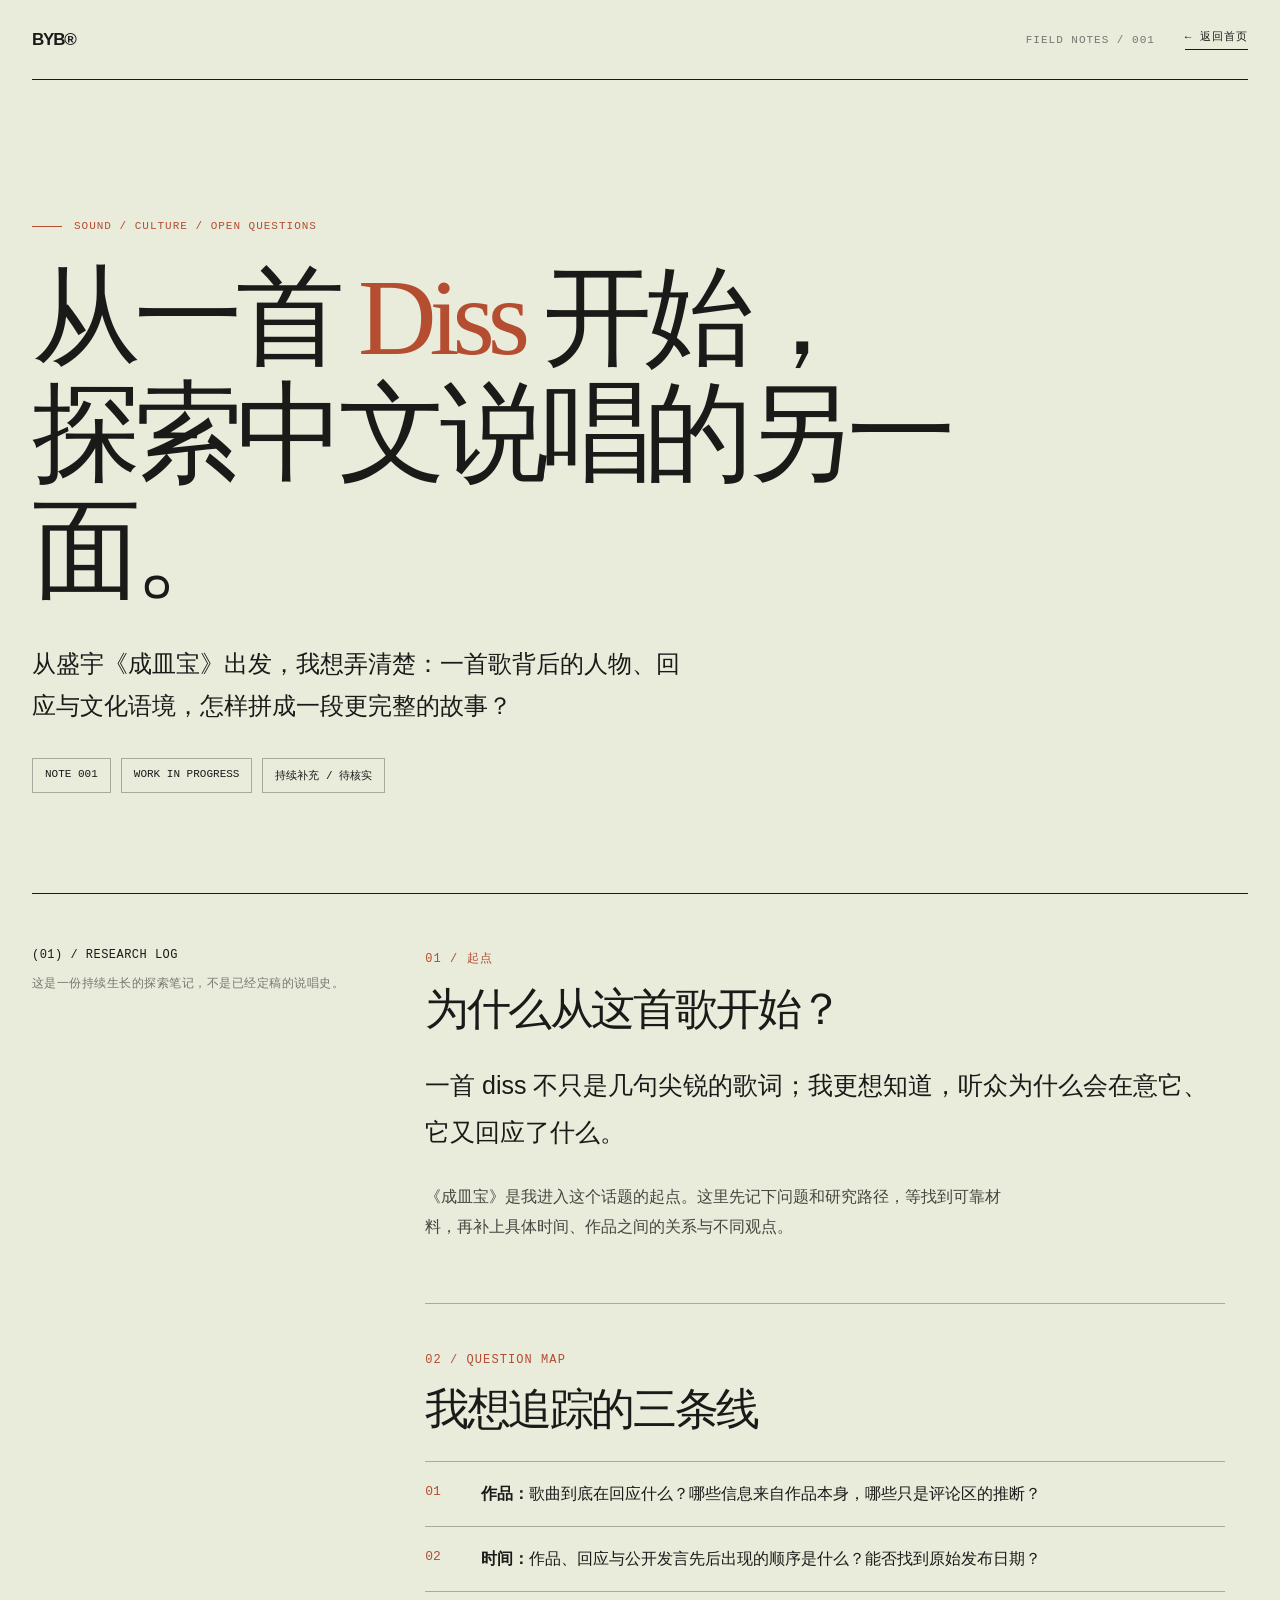
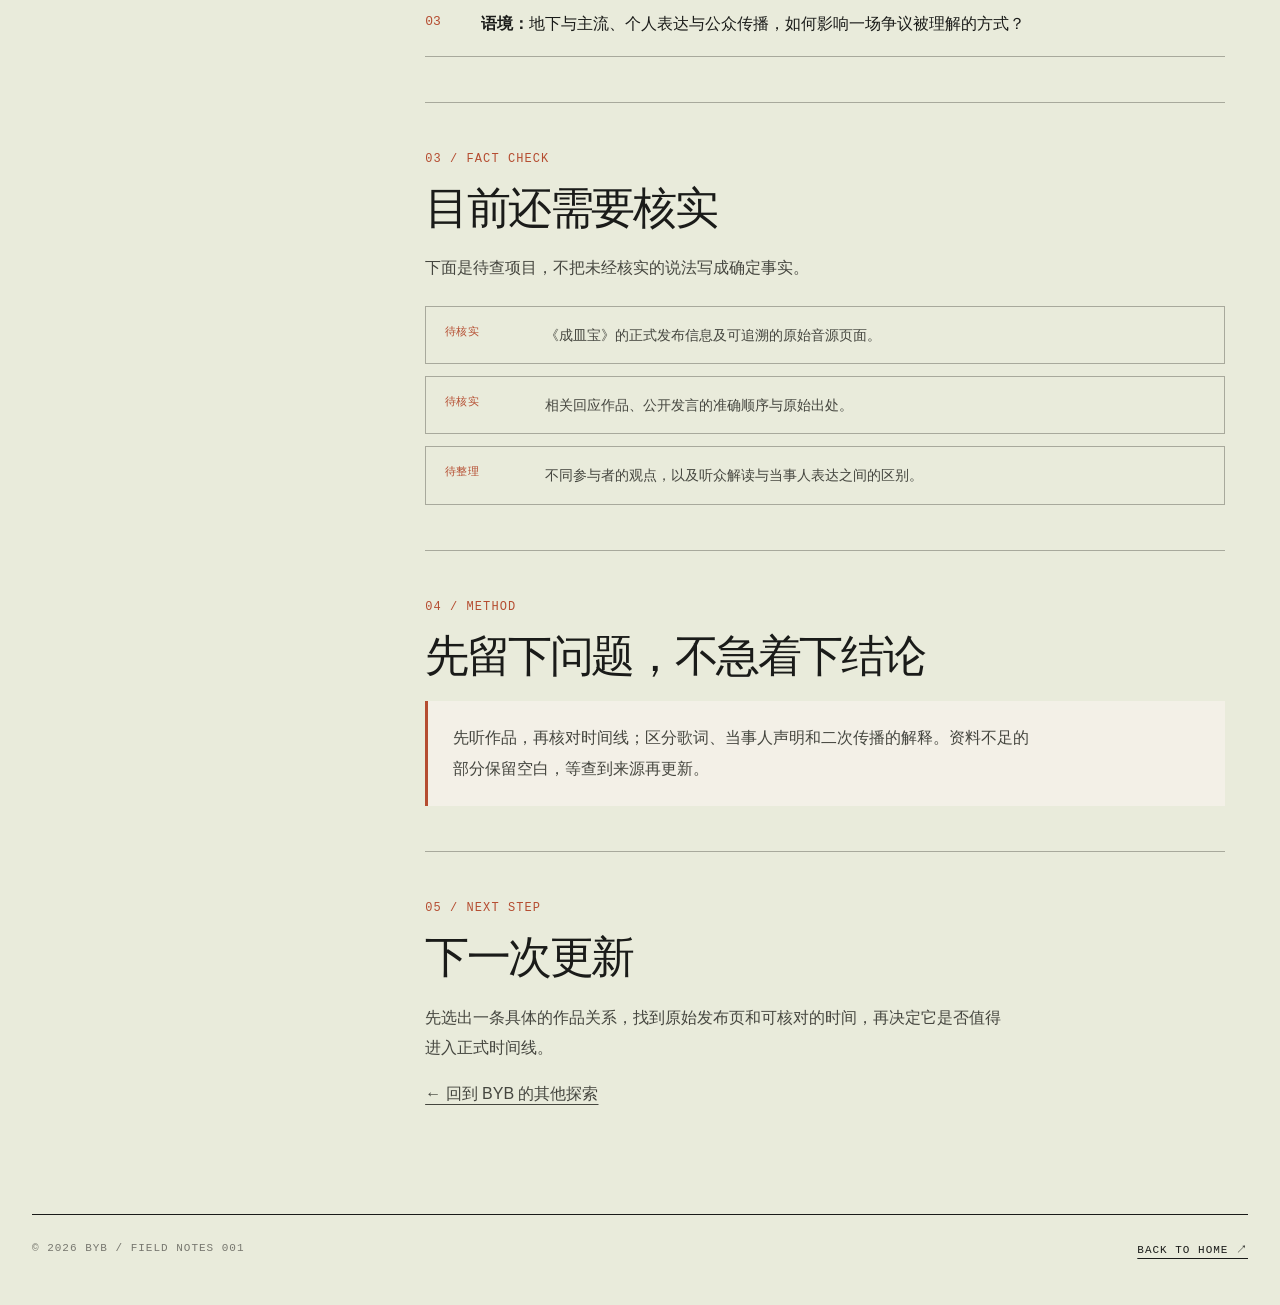
==== notes/hiphop.html @ aad2e44d "Add first BYB field note" ====
<!DOCTYPE html>
<html lang="zh-CN">
<head>
  <meta charset="UTF-8" />
  <meta name="viewport" content="width=device-width, initial-scale=1.0" />
  <meta name="description" content="BYB 的探索笔记 001：从盛宇《成皿宝于》开始，追问中文 Hip-Hop diss 文化中的作品、回应与语境。持续更新，尚有待核实线索。" />
  <title>从一首 Diss 开始 — BYB Field Notes 001</title>
  <style>
    :root {
      --paper: #e9ebdb;
      --ink: #1a1b19;
      --muted: #77776f;
      --accent: #b54d31;
      --line: #a8a99c;
    }
    * { box-sizing: border-box; }
    html { scroll-behavior: smooth; }
    body {
      margin: 0;
      background: var(--paper);
      color: var(--ink);
      font-family: Arial, "PingFang SC", "Microsoft YaHei", sans-serif;
      -webkit-font-smoothing: antialiased;
    }
    a { color: inherit; }
    a:focus-visible { outline: 2px solid var(--accent); outline-offset: 5px; }
    .frame { width: min(calc(100% - 64px), 1240px); margin: auto; }
    .skip-link { position: absolute; top: -70px; left: 12px; background: var(--ink); color: var(--paper); padding: 12px; z-index: 2; }
    .skip-link:focus { top: 12px; }
    header {
      padding: 29px 0;
      border-bottom: 1px solid var(--ink);
      display: flex;
      align-items: center;
      justify-content: space-between;
      flex-wrap: wrap;
      gap: 16px;
    }
    .brand { font-size: 17px; font-weight: 800; letter-spacing: -.07em; text-decoration: none; }
    .header-right { display: flex; align-items: center; flex-wrap: wrap; gap: 30px; }
    .mono { font-family: "Courier New", monospace; font-size: 11px; letter-spacing: .09em; }
    .muted { color: var(--muted); }
    .back { text-decoration: none; border-bottom: 1px solid var(--ink); padding-bottom: 5px; }
    .back:hover { color: var(--accent); border-color: var(--accent); }
    .hero { padding: clamp(65px, 11vw, 140px) 0 clamp(55px, 9vw, 100px); }
    .kicker { display: flex; align-items: center; gap: 12px; color: var(--accent); }
    .kicker::before { content: ""; width: 30px; height: 1px; background: currentColor; }
    h1 {
      font: 400 clamp(52px, 8.5vw, 132px)/1.07 Georgia, "Times New Roman", "Songti SC", "SimSun", serif;
      letter-spacing: -.065em;
      max-width: 1100px;
      margin: 28px 0 34px;
      overflow-wrap: anywhere;
    }
    h1 em { color: var(--accent); font-style: normal; }
    .lede {
      max-width: 660px;
      font-size: clamp(17px, 2vw, 24px);
      line-height: 1.75;
      margin: 0 0 31px;
    }
    .metadata { display: flex; flex-wrap: wrap; gap: 10px; }
    .metadata span { border: 1px solid var(--line); padding: 9px 12px; font: 11px "Courier New", monospace; }
    .read-grid {
      display: grid;
      grid-template-columns: minmax(165px, 1fr) minmax(0, 2.5fr);
      gap: clamp(24px, 5vw, 84px);
      border-top: 1px solid var(--ink);
      padding: 54px 0 88px;
    }
    .side-label { font: 12px "Courier New", monospace; letter-spacing: .04em; }
    .side-label p { color: var(--muted); line-height: 1.8; }
    .content { max-width: 800px; min-width: 0; }
    .content > section { padding: 0 0 45px; margin: 0 0 45px; border-bottom: 1px solid var(--line); }
    .content > section:last-child { border: none; margin-bottom: 0; padding-bottom: 0; }
    .section-index { font: 12px "Courier New", monospace; letter-spacing: .09em; color: var(--accent); }
    h2 { font-size: clamp(27px, 3.6vw, 44px); font-weight: 500; letter-spacing: -.055em; line-height: 1.26; margin: 14px 0 18px; }
    p { line-height: 1.9; }
    .content p { font-size: 16px; color: #45463f; max-width: 66ch; }
    .intro-question { font-size: clamp(19px, 2.3vw, 25px) !important; color: var(--ink) !important; }
    .question-list { padding: 0; margin: 24px 0 0; list-style: none; border-top: 1px solid var(--line); }
    .question-list li { display: grid; grid-template-columns: 42px minmax(0,1fr); gap: 14px; border-bottom: 1px solid var(--line); padding: 18px 0; line-height: 1.75; }
    .question-list .number { color: var(--accent); font: 13px "Courier New", monospace; padding-top: 4px; }
    .research { display: grid; gap: 12px; margin-top: 22px; }
    .research-item { display: grid; grid-template-columns: 88px 1fr; gap: 12px; border: 1px solid var(--line); padding: 17px 19px; }
    .status { color: var(--accent); font: 11px "Courier New", monospace; letter-spacing: .03em; }
    .research-item p { margin: 0; font-size: 14px; line-height: 1.6; }
    .method { padding: 22px 25px; background: #f3f0e7; border-left: 3px solid var(--accent); }
    .method p { margin: 0; }
    .inline-link { text-decoration-thickness: 1px; text-underline-offset: 5px; }
    .inline-link:hover { color: var(--accent); }
    footer { border-top: 1px solid var(--ink); padding: 27px 0 50px; display: flex; justify-content: space-between; flex-wrap: wrap; gap: 18px; }
    @media (max-width: 750px) {
      .frame { width: min(calc(100% - 36px), 1240px); }
      .hero { padding-top: 70px; }
      .read-grid { grid-template-columns: 1fr; gap: 32px; padding-top: 34px; }
      .side-label p { margin-bottom: 0; }
      .header-right { gap: 13px; }
    }
    @media (max-width: 430px) {
      h1 { font-size: clamp(45px, 13.5vw, 66px); }
      .research-item { grid-template-columns: 1fr; gap: 8px; }
      .metadata span { font-size: 10px; }
    }
    @media (prefers-reduced-motion: reduce) { html { scroll-behavior: auto; } }
  </style>
</head>
<body>
  <a class="skip-link" href="#main">跳至正文</a>
  <div class="frame">
    <header>
      <a class="brand" href="../index.html" aria-label="BYB 首页">BYB®</a>
      <div class="header-right">
        <span class="mono muted">FIELD NOTES / 001</span>
        <a class="mono back" href="../index.html">← 返回首页</a>
      </div>
    </header>

    <main id="main">
      <article>
        <div class="hero">
          <div class="kicker mono">SOUND / CULTURE / OPEN QUESTIONS</div>
          <h1>从一首 <em>Diss</em> 开始，<br />探索中文说唱的另一面。</h1>
          <p class="lede">从盛宇《成皿宝》出发，我想弄清楚：一首歌背后的人物、回应与文化语境，怎样拼成一段更完整的故事？</p>
          <div class="metadata" aria-label="笔记信息">
            <span>NOTE 001</span>
            <span>WORK IN PROGRESS</span>
            <span>持续补充 / 待核实</span>
          </div>
        </div>

        <div class="read-grid">
          <aside class="side-label">
            (01) / RESEARCH LOG
            <p>这是一份持续生长的探索笔记，不是已经定稿的说唱史。</p>
          </aside>

          <div class="content">
            <section aria-labelledby="start-title">
              <span class="section-index">01 / 起点</span>
              <h2 id="start-title">为什么从这首歌开始？</h2>
              <p class="intro-question">一首 diss 不只是几句尖锐的歌词；我更想知道，听众为什么会在意它、它又回应了什么。</p>
              <p>《成皿宝》是我进入这个话题的起点。这里先记下问题和研究路径，等找到可靠材料，再补上具体时间、作品之间的关系与不同观点。</p>
            </section>

            <section aria-labelledby="questions-title">
              <span class="section-index">02 / QUESTION MAP</span>
              <h2 id="questions-title">我想追踪的三条线</h2>
              <ol class="question-list">
                <li><span class="number">01</span><span><strong>作品：</strong>歌曲到底在回应什么？哪些信息来自作品本身，哪些只是评论区的推断？</span></li>
                <li><span class="number">02</span><span><strong>时间：</strong>作品、回应与公开发言先后出现的顺序是什么？能否找到原始发布日期？</span></li>
                <li><span class="number">03</span><span><strong>语境：</strong>地下与主流、个人表达与公众传播，如何影响一场争议被理解的方式？</span></li>
              </ol>
            </section>

            <section aria-labelledby="sources-title">
              <span class="section-index">03 / FACT CHECK</span>
              <h2 id="sources-title">目前还需要核实</h2>
              <p>下面是待查项目，不把未经核实的说法写成确定事实。</p>
              <div class="research">
                <div class="research-item"><span class="status">待核实</span><p>《成皿宝》的正式发布信息及可追溯的原始音源页面。</p></div>
                <div class="research-item"><span class="status">待核实</span><p>相关回应作品、公开发言的准确顺序与原始出处。</p></div>
                <div class="research-item"><span class="status">待整理</span><p>不同参与者的观点，以及听众解读与当事人表达之间的区别。</p></div>
              </div>
            </section>

            <section aria-labelledby="method-title">
              <span class="section-index">04 / METHOD</span>
              <h2 id="method-title">先留下问题，不急着下结论</h2>
              <div class="method"><p>先听作品，再核对时间线；区分歌词、当事人声明和二次传播的解释。资料不足的部分保留空白，等查到来源再更新。</p></div>
            </section>

            <section aria-labelledby="next-title">
              <span class="section-index">05 / NEXT STEP</span>
              <h2 id="next-title">下一次更新</h2>
              <p>先选出一条具体的作品关系，找到原始发布页和可核对的时间，再决定它是否值得进入正式时间线。</p>
              <p><a class="inline-link" href="../index.html#explorations">← 回到 BYB 的其他探索</a></p>
            </section>
          </div>
        </div>
      </article>
    </main>

    <footer>
      <span class="mono muted">© 2026 BYB / FIELD NOTES 001</span>
      <a class="mono inline-link" href="../index.html">BACK TO HOME ↗</a>
    </footer>
  </div>
</body>
</html>
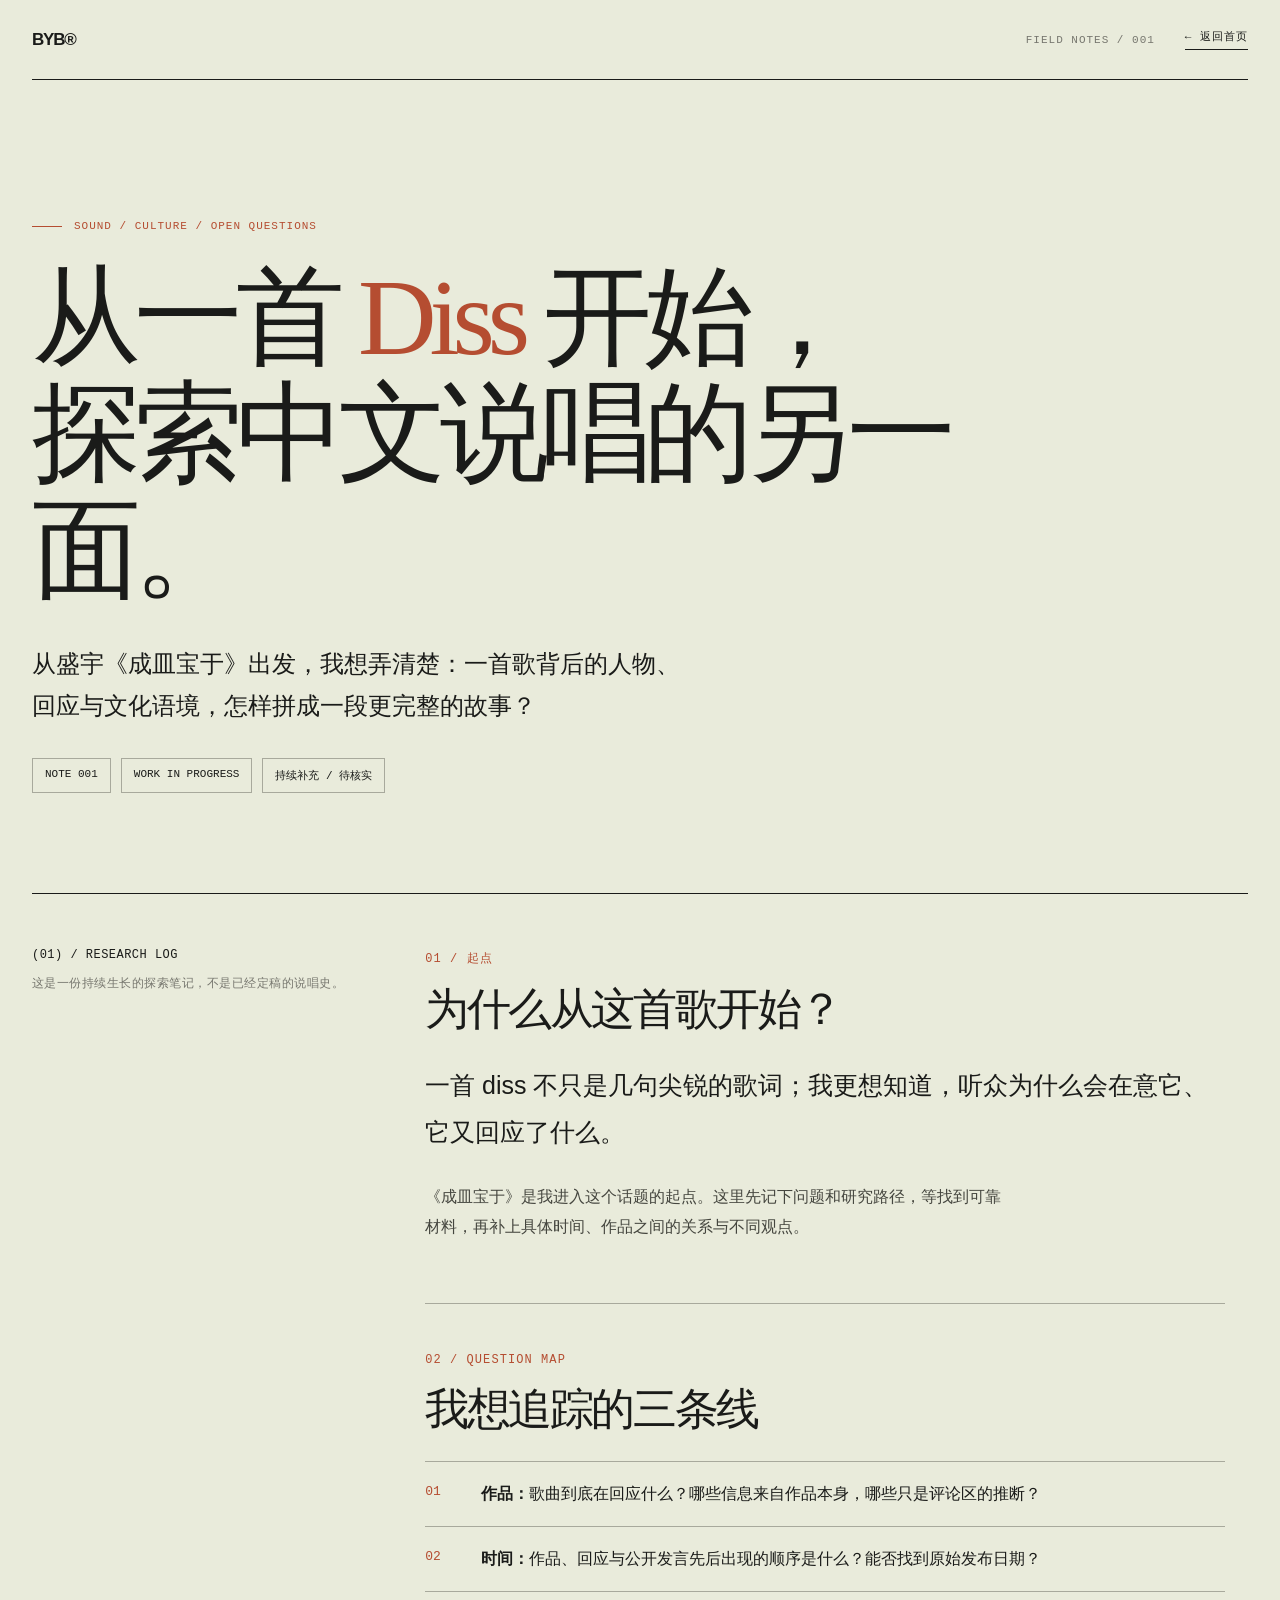
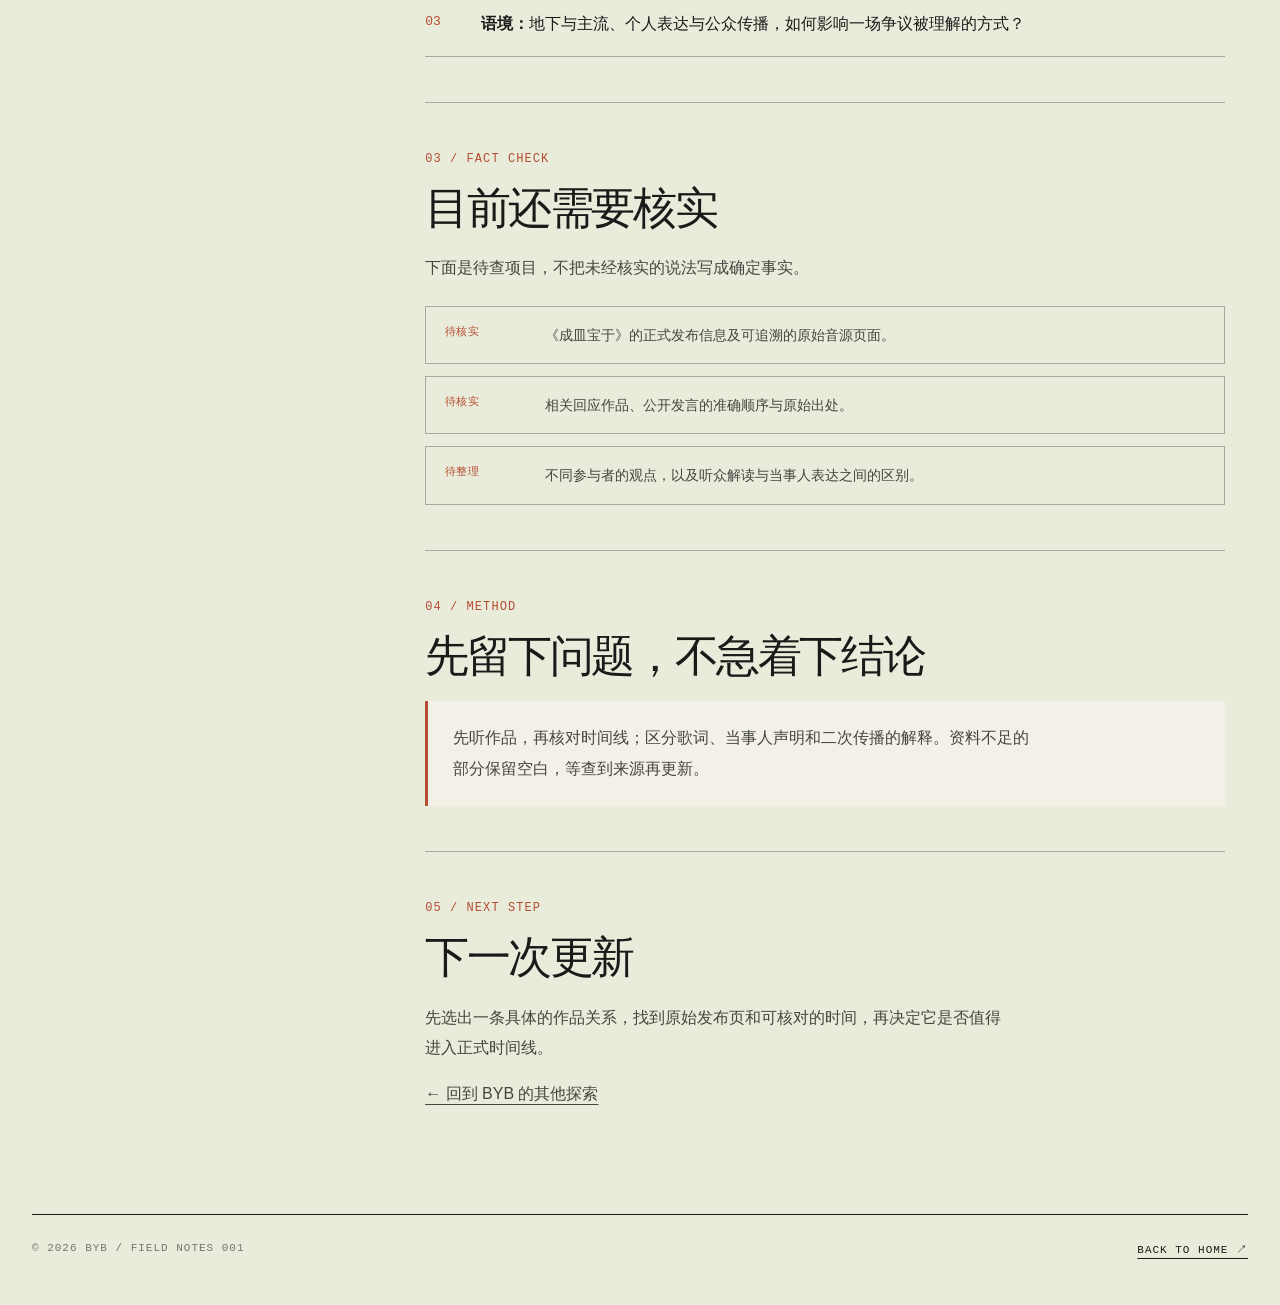
==== commit a5f4514b: "Extract shared CSS foundation" ====
--- a/notes/hiphop.html
+++ b/notes/hiphop.html
@@ -5,24 +5,12 @@
   <meta name="viewport" content="width=device-width, initial-scale=1.0" />
   <meta name="description" content="BYB 的探索笔记 001：从盛宇《成皿宝于》开始，追问中文 Hip-Hop diss 文化中的作品、回应与语境。持续更新，尚有待核实线索。" />
   <title>从一首 Diss 开始 — BYB Field Notes 001</title>
+  <link rel="stylesheet" href="../css/base.css">
   <style>
-    :root {
-      --paper: #e9ebdb;
-      --ink: #1a1b19;
-      --muted: #77776f;
-      --accent: #b54d31;
-      --line: #a8a99c;
-    }
-    * { box-sizing: border-box; }
-    html { scroll-behavior: smooth; }
-    body {
-      margin: 0;
-      background: var(--paper);
-      color: var(--ink);
-      font-family: Arial, "PingFang SC", "Microsoft YaHei", sans-serif;
-      -webkit-font-smoothing: antialiased;
-    }
-    a { color: inherit; }
+   :root {
+  --paper: #e9ebdb;
+  --line: #a8a99c;
+}
     a:focus-visible { outline: 2px solid var(--accent); outline-offset: 5px; }
     .frame { width: min(calc(100% - 64px), 1240px); margin: auto; }
     .skip-link { position: absolute; top: -70px; left: 12px; background: var(--ink); color: var(--paper); padding: 12px; z-index: 2; }
@@ -121,7 +109,7 @@
         <div class="hero">
           <div class="kicker mono">SOUND / CULTURE / OPEN QUESTIONS</div>
           <h1>从一首 <em>Diss</em> 开始，<br />探索中文说唱的另一面。</h1>
-          <p class="lede">从盛宇《成皿宝》出发，我想弄清楚：一首歌背后的人物、回应与文化语境，怎样拼成一段更完整的故事？</p>
+          <p class="lede">从盛宇《成皿宝于》出发，我想弄清楚：一首歌背后的人物、回应与文化语境，怎样拼成一段更完整的故事？</p>
           <div class="metadata" aria-label="笔记信息">
             <span>NOTE 001</span>
             <span>WORK IN PROGRESS</span>
@@ -140,7 +128,7 @@
               <span class="section-index">01 / 起点</span>
               <h2 id="start-title">为什么从这首歌开始？</h2>
               <p class="intro-question">一首 diss 不只是几句尖锐的歌词；我更想知道，听众为什么会在意它、它又回应了什么。</p>
-              <p>《成皿宝》是我进入这个话题的起点。这里先记下问题和研究路径，等找到可靠材料，再补上具体时间、作品之间的关系与不同观点。</p>
+              <p>《成皿宝于》是我进入这个话题的起点。这里先记下问题和研究路径，等找到可靠材料，再补上具体时间、作品之间的关系与不同观点。</p>
             </section>
 
             <section aria-labelledby="questions-title">
@@ -158,7 +146,7 @@
               <h2 id="sources-title">目前还需要核实</h2>
               <p>下面是待查项目，不把未经核实的说法写成确定事实。</p>
               <div class="research">
-                <div class="research-item"><span class="status">待核实</span><p>《成皿宝》的正式发布信息及可追溯的原始音源页面。</p></div>
+                <div class="research-item"><span class="status">待核实</span><p>《成皿宝于》的正式发布信息及可追溯的原始音源页面。</p></div>
                 <div class="research-item"><span class="status">待核实</span><p>相关回应作品、公开发言的准确顺序与原始出处。</p></div>
                 <div class="research-item"><span class="status">待整理</span><p>不同参与者的观点，以及听众解读与当事人表达之间的区别。</p></div>
               </div>
--- a/css/base.css
+++ b/css/base.css
@@ -0,0 +1,27 @@
+
+:root {
+  --paper: #e9ebdbf1;
+  --ink: #1a1b19;
+  --muted: #77776f;
+  --accent: #b54d31;
+}
+
+* {
+  box-sizing: border-box;
+}
+
+html {
+  scroll-behavior: smooth;
+}
+
+body {
+  margin: 0;
+  background: var(--paper);
+  color: var(--ink);
+  font-family: Arial, "PingFang SC", "Microsoft YaHei", sans-serif;
+  -webkit-font-smoothing: antialiased;
+}
+
+a {
+  color: inherit;
+}
